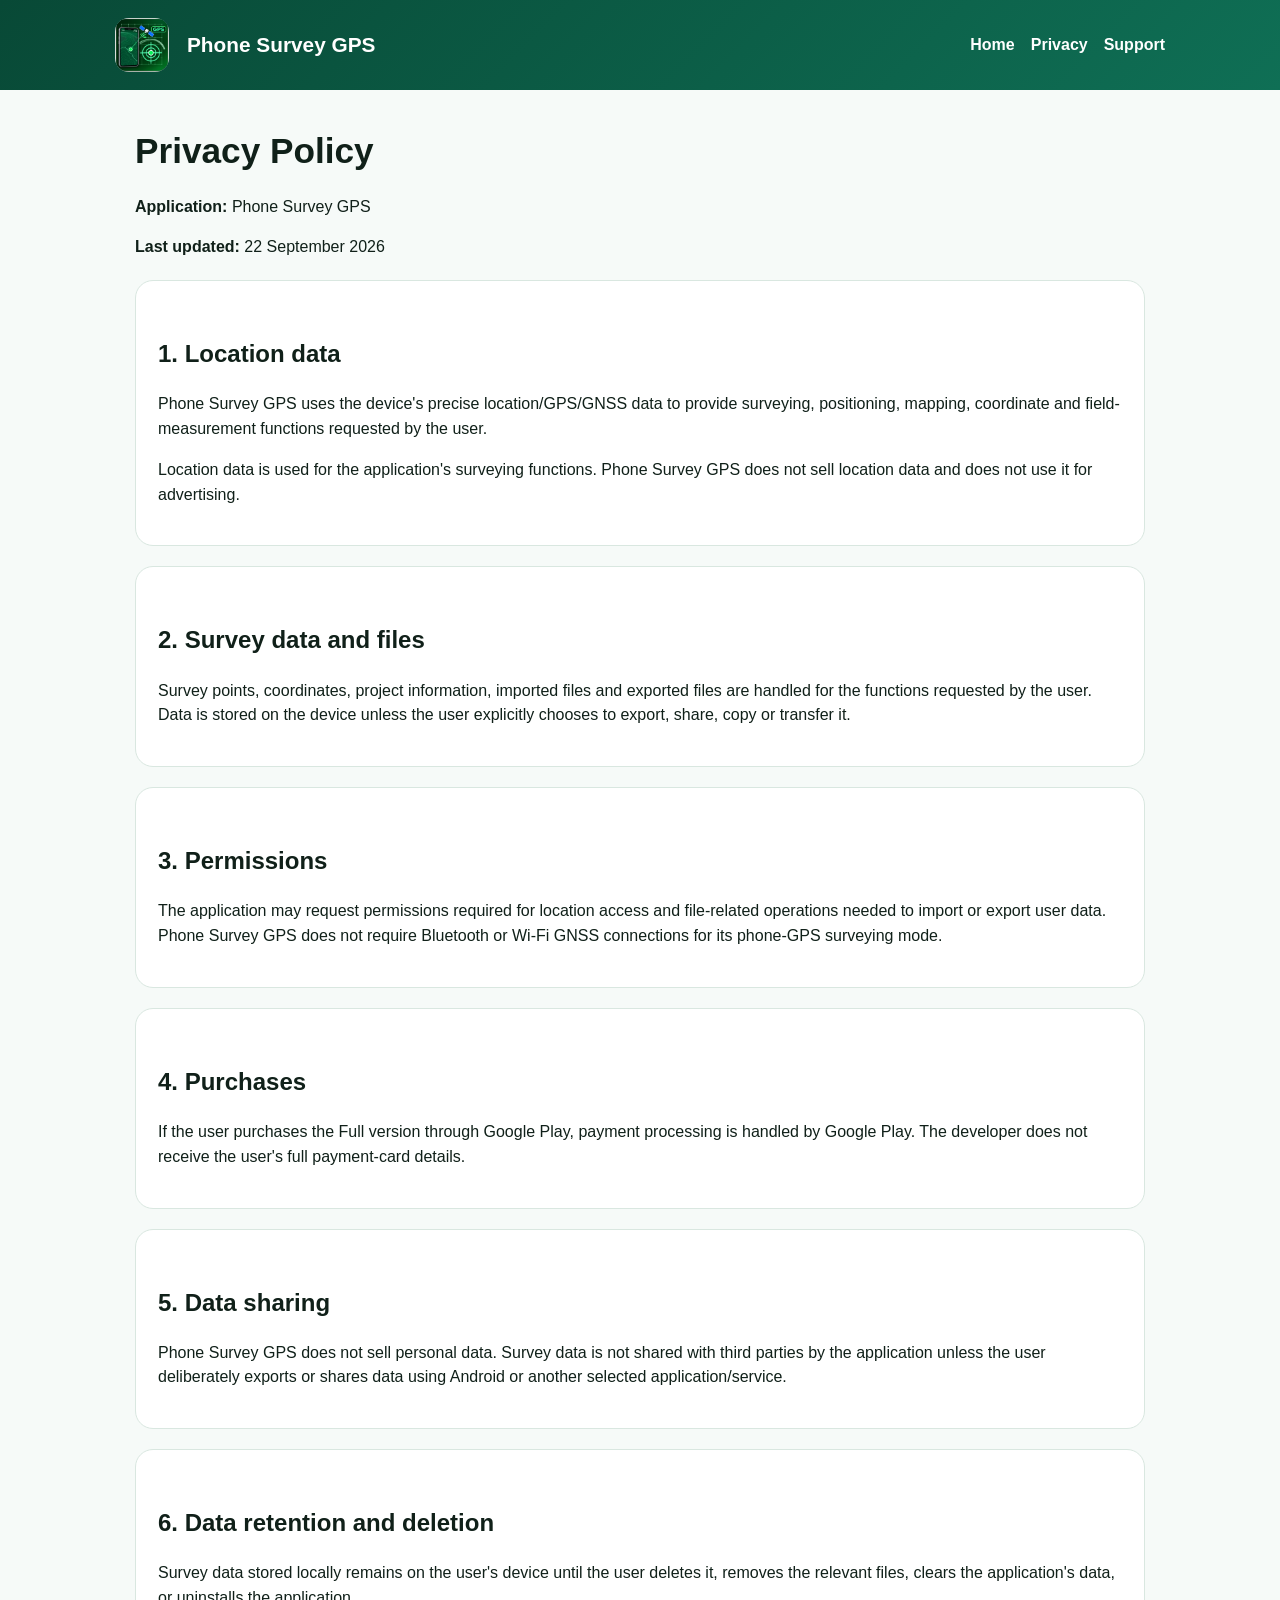
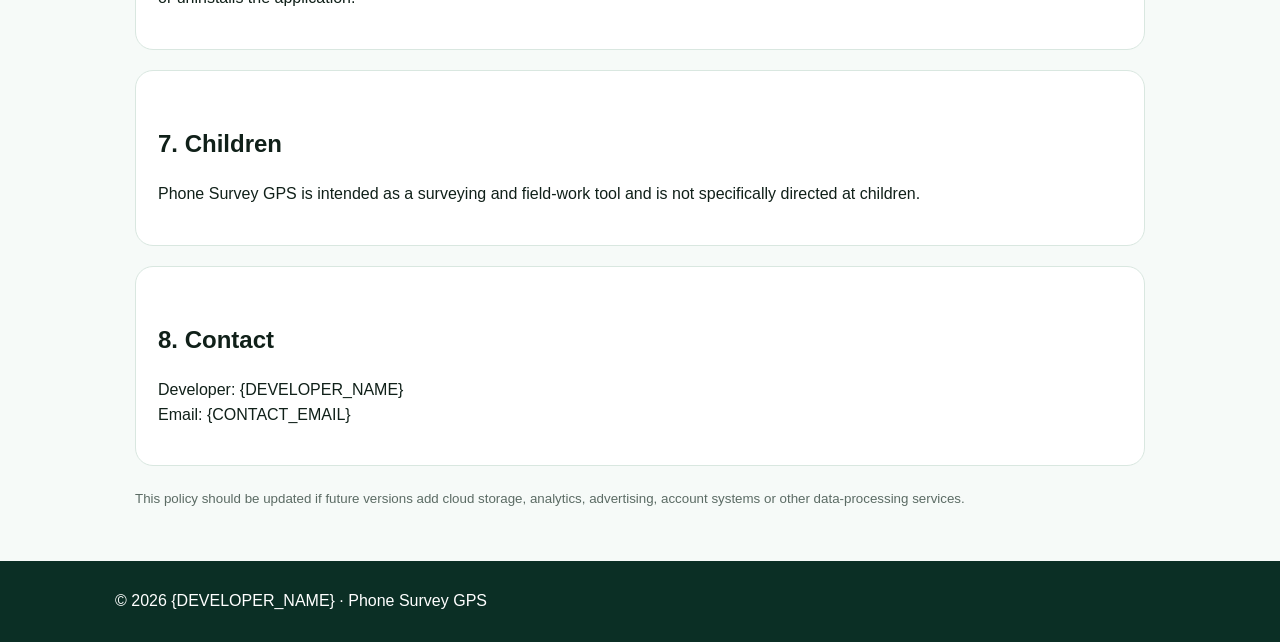
==== privacy.html @ 9f50eb84 "Add files via upload" ====
<!doctype html>
<html lang="en">
<head>
  <meta charset="utf-8">
  <meta name="viewport" content="width=device-width,initial-scale=1">
  <title>Privacy Policy - Phone Survey GPS</title>
  <link rel="stylesheet" href="styles.css">
</head>
<body>
<header>
  <nav>
    <img src="phone-survey-gps-icon.png" alt="Phone Survey GPS icon">
    <div class="brand">Phone Survey GPS</div>
    <div class="links">
      <a href="index.html">Home</a>
      <a href="privacy.html">Privacy</a>
      <a href="support.html">Support</a>
    </div>
  </nav>
</header>
<main>
  <h1>Privacy Policy</h1>
  <p><strong>Application:</strong> Phone Survey GPS</p>
  <p><strong>Last updated:</strong> 22 September 2026</p>

  <div class="card">
    <h2>1. Location data</h2>
    <p>
      Phone Survey GPS uses the device's precise location/GPS/GNSS data to provide
      surveying, positioning, mapping, coordinate and field-measurement functions requested
      by the user.
    </p>
    <p>
      Location data is used for the application's surveying functions. Phone Survey GPS
      does not sell location data and does not use it for advertising.
    </p>
  </div>

  <div class="card">
    <h2>2. Survey data and files</h2>
    <p>
      Survey points, coordinates, project information, imported files and exported files
      are handled for the functions requested by the user. Data is stored on the device
      unless the user explicitly chooses to export, share, copy or transfer it.
    </p>
  </div>

  <div class="card">
    <h2>3. Permissions</h2>
    <p>
      The application may request permissions required for location access and file-related
      operations needed to import or export user data. Phone Survey GPS does not require
      Bluetooth or Wi-Fi GNSS connections for its phone-GPS surveying mode.
    </p>
  </div>

  <div class="card">
    <h2>4. Purchases</h2>
    <p>
      If the user purchases the Full version through Google Play, payment processing is
      handled by Google Play. The developer does not receive the user's full payment-card details.
    </p>
  </div>

  <div class="card">
    <h2>5. Data sharing</h2>
    <p>
      Phone Survey GPS does not sell personal data. Survey data is not shared with third
      parties by the application unless the user deliberately exports or shares data using
      Android or another selected application/service.
    </p>
  </div>

  <div class="card">
    <h2>6. Data retention and deletion</h2>
    <p>
      Survey data stored locally remains on the user's device until the user deletes it,
      removes the relevant files, clears the application's data, or uninstalls the application.
    </p>
  </div>

  <div class="card">
    <h2>7. Children</h2>
    <p>
      Phone Survey GPS is intended as a surveying and field-work tool and is not specifically
      directed at children.
    </p>
  </div>

  <div class="card">
    <h2>8. Contact</h2>
    <p>
      Developer: {DEVELOPER_NAME}<br>
      Email: {CONTACT_EMAIL}
    </p>
  </div>

  <p><small>
    This policy should be updated if future versions add cloud storage, analytics,
    advertising, account systems or other data-processing services.
  </small></p>
</main>
<footer>
  <div class="inner">© 2026 {DEVELOPER_NAME} · Phone Survey GPS</div>
</footer>
</body>
</html>
---- styles.css ----
:root{
  --brand:#0f6f55;
  --brand-dark:#084936;
  --ink:#102019;
  --muted:#5b6b64;
  --bg:#f6faf8;
  --card:#ffffff;
  --line:#d9e7e0;
}
*{box-sizing:border-box}
body{
  margin:0;
  font-family:Arial,Helvetica,sans-serif;
  color:var(--ink);
  background:var(--bg);
  line-height:1.55;
}
header{
  background:linear-gradient(135deg,var(--brand-dark),var(--brand));
  color:white;
  padding:18px 24px;
}
nav{
  max-width:1050px;
  margin:auto;
  display:flex;
  align-items:center;
  gap:18px;
}
nav img{width:54px;height:54px;border-radius:14px;object-fit:cover}
nav .brand{font-size:1.3rem;font-weight:700}
nav .links{margin-left:auto;display:flex;gap:16px;flex-wrap:wrap}
nav a{color:white;text-decoration:none;font-weight:600}
main{max-width:1050px;margin:34px auto;padding:0 20px}
.hero{
  display:grid;
  grid-template-columns:180px 1fr;
  gap:28px;
  align-items:center;
  background:var(--card);
  border:1px solid var(--line);
  border-radius:22px;
  padding:28px;
}
.hero img{width:170px;max-width:100%;border-radius:28px}
h1{font-size:2.2rem;margin:.2rem 0}
h2{margin-top:2rem}
.badge{
  display:inline-block;
  background:#e7f5ef;
  color:var(--brand-dark);
  border:1px solid #b8dccd;
  border-radius:999px;
  padding:5px 10px;
  margin:4px 6px 4px 0;
  font-size:.92rem;
}
.card{
  background:var(--card);
  border:1px solid var(--line);
  border-radius:18px;
  padding:22px;
  margin:20px 0;
}
.notice{
  border-left:4px solid var(--brand);
  padding:12px 16px;
  background:#eef8f4;
  border-radius:8px;
}
footer{
  margin-top:50px;
  background:#0b2f25;
  color:white;
  padding:28px 20px;
}
footer .inner{max-width:1050px;margin:auto}
footer a{color:white}
small{color:var(--muted)}
@media (max-width:700px){
  .hero{grid-template-columns:1fr;text-align:center}
  .hero img{margin:auto}
  nav{align-items:flex-start;flex-wrap:wrap}
  nav .links{margin-left:0}
}
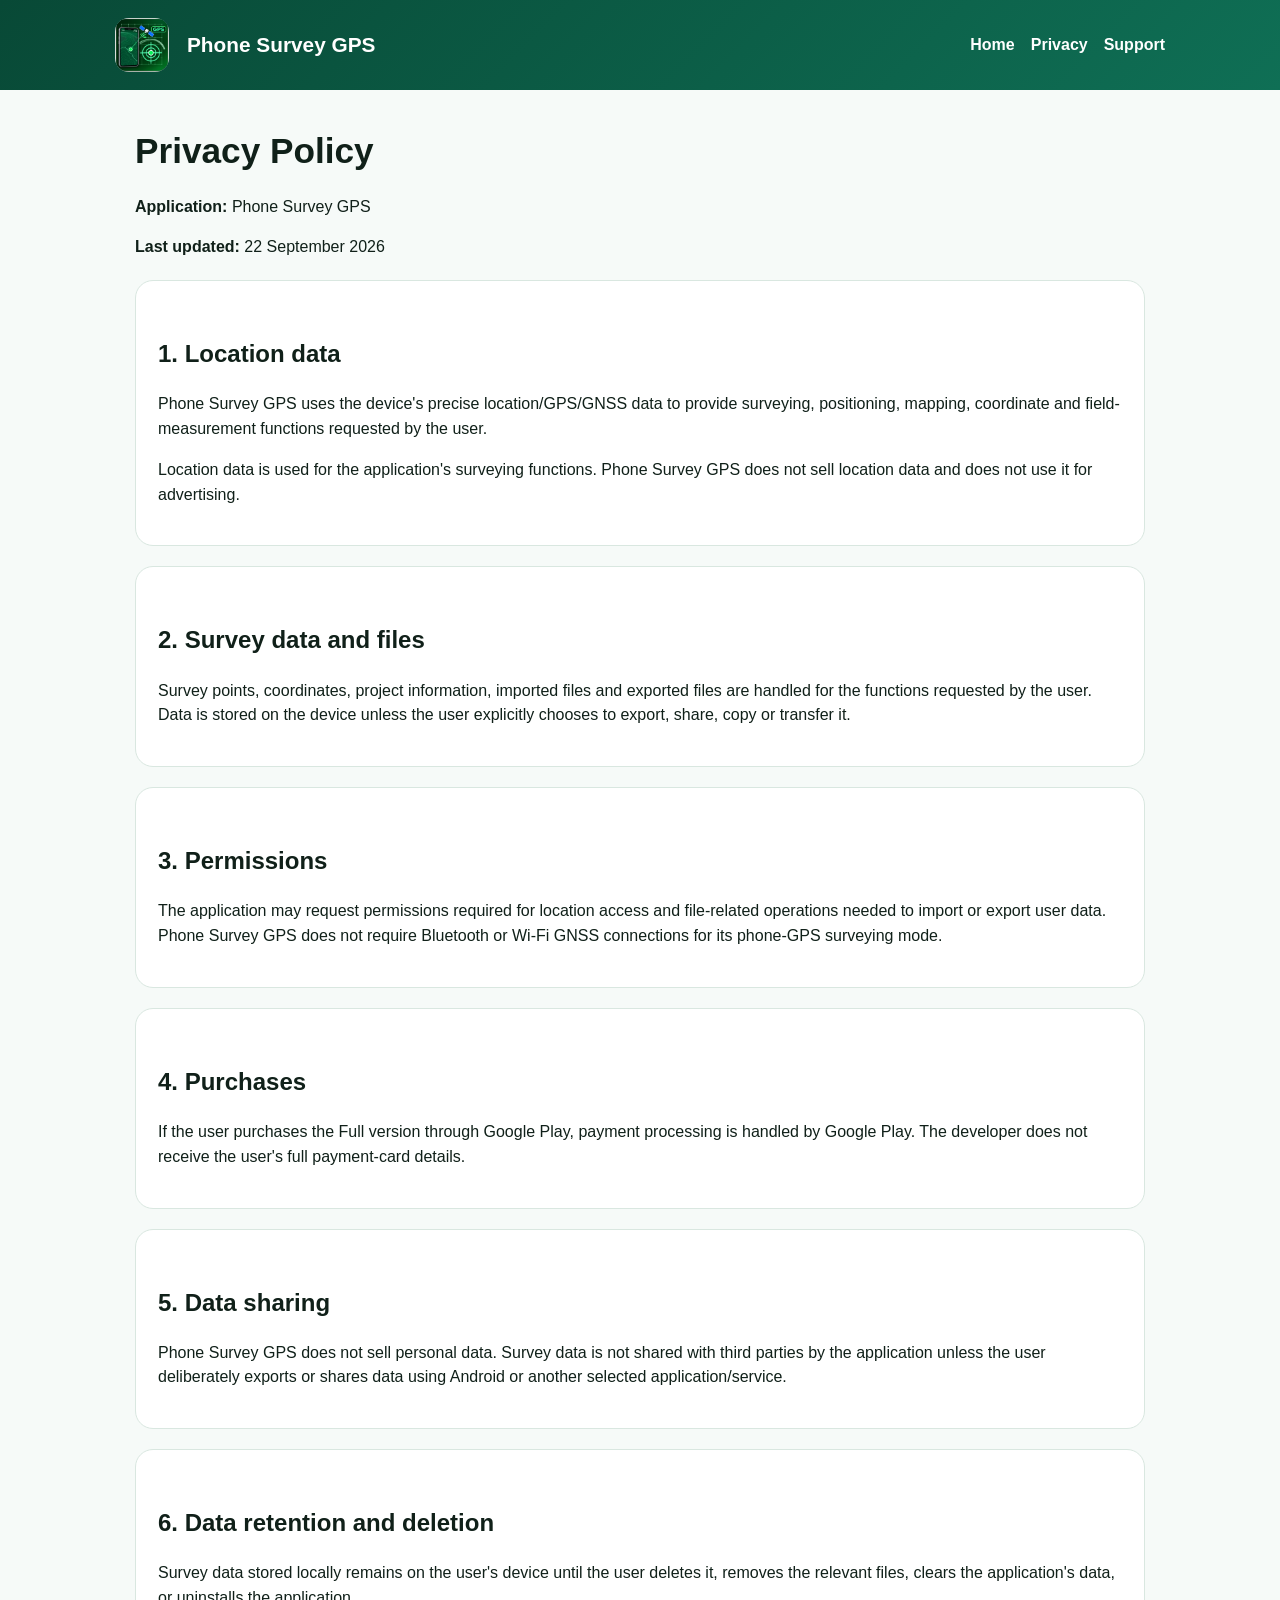
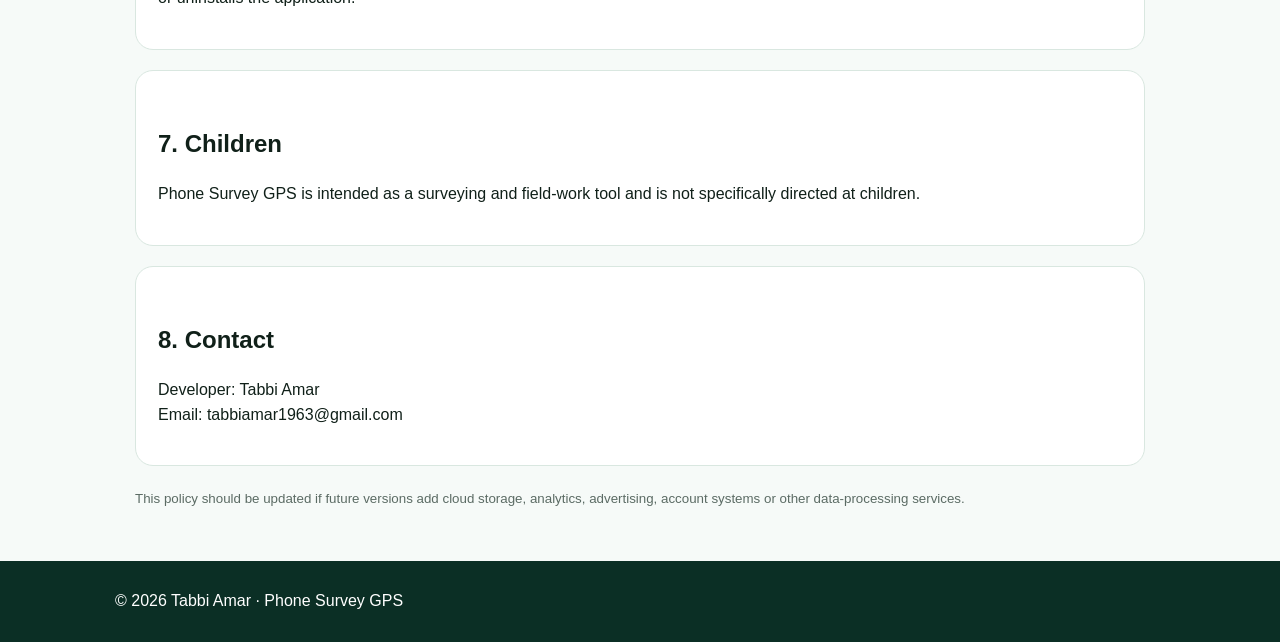
==== commit 8e89dc74: "Add developer contact information" ====
--- a/privacy.html
+++ b/privacy.html
@@ -90,8 +90,8 @@
   <div class="card">
     <h2>8. Contact</h2>
     <p>
-      Developer: {DEVELOPER_NAME}<br>
-      Email: {CONTACT_EMAIL}
+      Developer: Tabbi Amar<br>
+      Email: tabbiamar1963@gmail.com
     </p>
   </div>
 
@@ -101,7 +101,7 @@
   </small></p>
 </main>
 <footer>
-  <div class="inner">© 2026 {DEVELOPER_NAME} · Phone Survey GPS</div>
+  <div class="inner">© 2026 Tabbi Amar · Phone Survey GPS</div>
 </footer>
 </body>
 </html>
